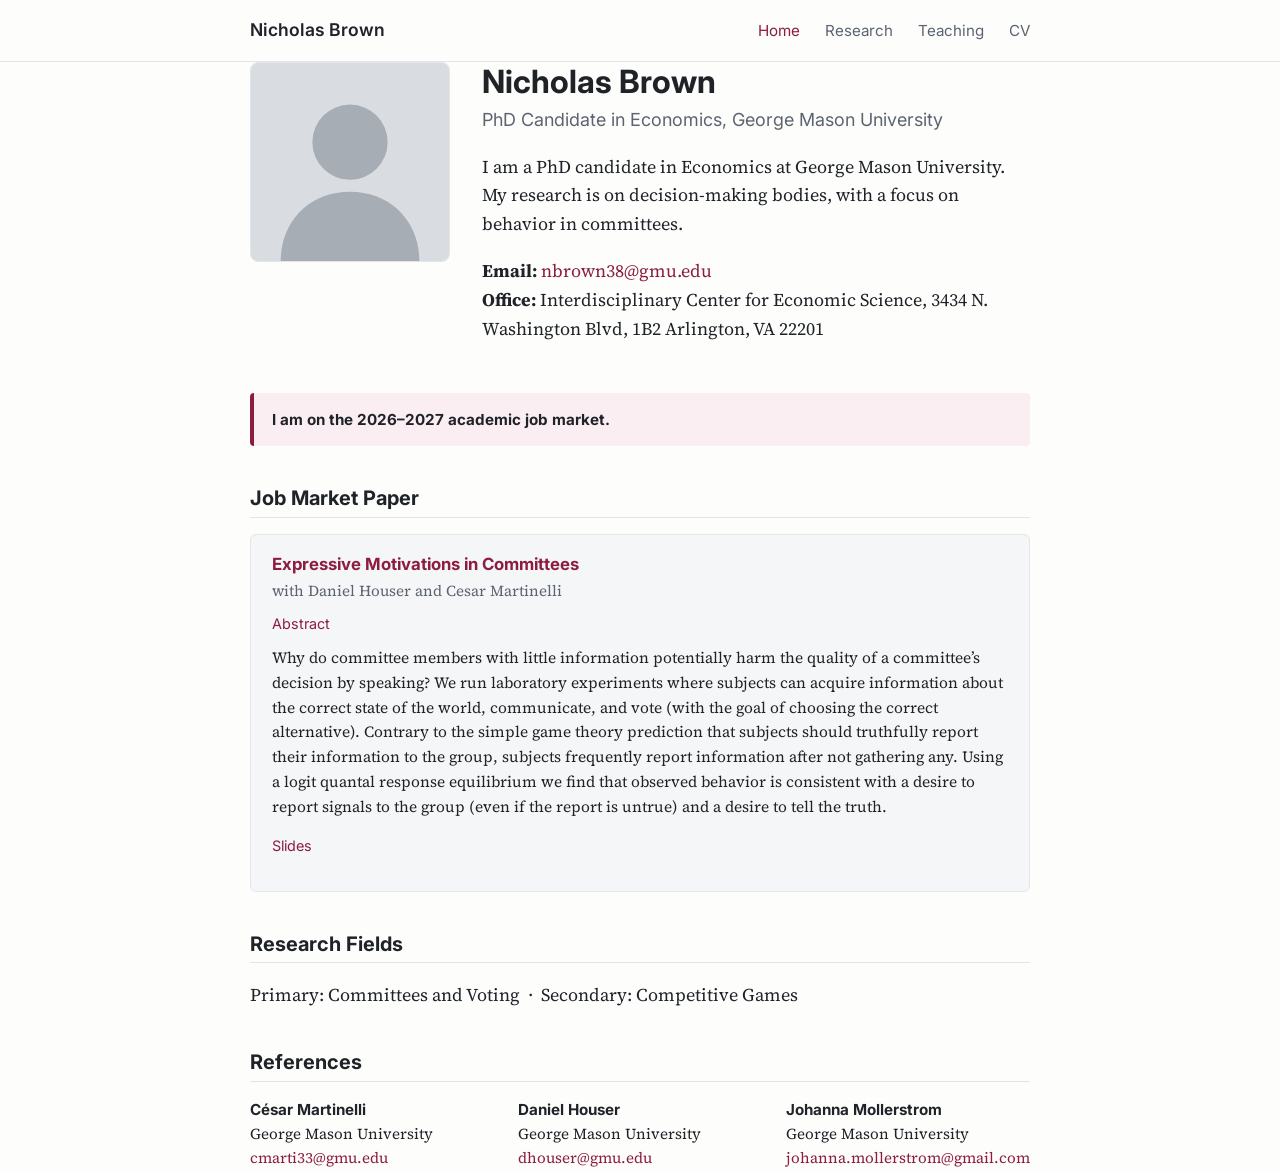
==== index.html @ 80d6232a "Add real references, rebuild CV, one-line abstracts in source Co-Authored-By: Claude Sonnet 5.5 <nor" ====
<!doctype html>
<html lang="en">
<head>
  <meta charset="utf-8">
  <meta name="viewport" content="width=device-width, initial-scale=1">
  <title>Nicholas Brown | Economics</title>
  <meta name="description" content="Nicholas Brown, PhD candidate in Economics at George Mason University. On the 2026-27 job market.">
  <meta property="og:title" content="Nicholas Brown | Economics">
  <meta property="og:description" content="PhD candidate in Economics at George Mason University. On the 2026-27 job market.">
  <meta property="og:type" content="website">
  <meta property="og:url" content="https://www.nickraybrown.com/">
  <link rel="preconnect" href="https://fonts.googleapis.com">
  <link rel="stylesheet" href="https://fonts.googleapis.com/css2?family=Inter:wght@400;600&family=Source+Serif+4:ital,wght@0,400;0,600;1,400&display=swap">
  <link rel="stylesheet" href="assets/style.css">
  <link rel="icon" href="assets/favicon.svg" type="image/svg+xml">
</head>
<body>
  <header class="site">
    <div class="wrap">
      <span class="site-name">Nicholas Brown</span>
      <nav>
        <a href="./" class="active">Home</a>
        <a href="research.html">Research</a>
        <a href="teaching.html">Teaching</a>
        <a href="cv.pdf" target="_blank" rel="noopener">CV</a>
      </nav>
    </div>
  </header>

  <main class="wrap">
    <section class="intro">
      <img src="assets/photo.svg" alt="Photo of Nicholas Brown">
      <div>
        <h1>Nicholas Brown</h1>
        <p class="title-line">PhD Candidate in Economics, George Mason University</p>
        <p>
          I am a PhD candidate in Economics at George Mason University. My research
          is on decision-making bodies, with a focus on behavior in committees.
        </p>
        <p>
          <strong>Email:</strong> <a href="nbrown38@gmu.edu">nbrown38@gmu.edu</a><br>
          <strong>Office:</strong> Interdisciplinary Center for Economic Science,  3434 N. Washington Blvd, 1B2 Arlington, VA 22201 
        </p>
      </div>
    </section>

    <div class="banner">
      <strong>I am on the 2026–2027 academic job market.</strong>
    </div>

    <h2>Job Market Paper</h2>
    <div class="paper featured">
      <h3><a href="files/jmp.pdf" target="_blank" rel="noopener">Expressive Motivations in Committees</a></h3>
      <p class="meta">with Daniel Houser and Cesar Martinelli</p>
      <details open>
        <summary>Abstract</summary>
        <p>
          Why do committee members with little information potentially harm the quality of a committee’s decision by speaking? We run laboratory experiments where subjects can acquire information about the correct state of the world, communicate, and vote (with the goal of choosing the correct alternative). Contrary to the simple game theory prediction that subjects should truthfully report their information to the group, subjects frequently report information after not gathering any. Using a logit quantal response equilibrium we find that observed behavior is consistent with a desire to report signals to the group (even if the report is untrue) and a desire to tell the truth.
        </p>
      </details>
      <p class="actions">
        <a href="files/presentation_expressive_motivations.pdf" target="_blank" rel="noopener">Slides</a>
      </p>
    </div>

    <h2>Research Fields</h2>
    <p>Primary: Committees and Voting &nbsp;·&nbsp; Secondary: Competitive Games</p>

    <h2>References</h2>
    <div class="refs">
      <div>
        <strong>C&eacute;sar Martinelli</strong><br>
        George Mason University<br>
        <a href="mailto:cmarti33@gmu.edu">cmarti33@gmu.edu</a>
      </div>
      <div>
        <strong>Daniel Houser</strong><br>
        George Mason University<br>
        <a href="mailto:dhouser@gmu.edu">dhouser@gmu.edu</a>
      </div>
      <div>
        <strong>Johanna Mollerstrom</strong><br>
        George Mason University<br>
        <a href="mailto:johanna.mollerstrom@gmail.com">johanna.mollerstrom@gmail.com</a>
      </div>
    </div>
  </main>
</body>
</html>
---- assets/style.css ----
/* ---------- Theme tokens ---------- */
:root {
  --bg: #fdfdfc;
  --text: #1f2328;
  --muted: #5b6470;
  --accent: #8c1d40;        /* change to your school color */
  --border: #e3e5e8;
  --card: #f5f6f7;
  --banner-bg: #fbeef2;
  --max: 820px;
  --font: "Source Serif 4", Georgia, "Times New Roman", serif;
  --sans: "Inter", -apple-system, "Segoe UI", Roboto, sans-serif;
}
@media (prefers-color-scheme: dark) {
  :root {
    --bg: #15171a;
    --text: #e6e8eb;
    --muted: #9aa3ad;
    --accent: #e4799b;
    --border: #2c3036;
    --card: #1d2024;
    --banner-bg: #2a1c22;
  }
}

/* ---------- Base ---------- */
* { box-sizing: border-box; }
html { -webkit-text-size-adjust: 100%; }
body {
  margin: 0;
  background: var(--bg);
  color: var(--text);
  font-family: var(--font);
  font-size: 18px;
  line-height: 1.6;
}
a { color: var(--accent); text-decoration: none; }
a:hover { text-decoration: underline; }
h1, h2, h3 { font-family: var(--sans); line-height: 1.25; }
h1 { font-size: 2rem; margin: 0 0 .25rem; }
h2 {
  font-size: 1.25rem;
  margin: 2.5rem 0 1rem;
  padding-bottom: .35rem;
  border-bottom: 1px solid var(--border);
}
h3 { font-size: 1.05rem; margin: 0 0 .25rem; }
.wrap { max-width: var(--max); margin: 0 auto; padding: 0 20px; }
.muted { color: var(--muted); }

/* ---------- Header / nav ---------- */
header.site {
  border-bottom: 1px solid var(--border);
  font-family: var(--sans);
}
header.site .wrap {
  display: flex;
  flex-wrap: wrap;
  align-items: center;
  justify-content: space-between;
  gap: .5rem 1.5rem;
  padding-top: 1rem;
  padding-bottom: 1rem;
}
.site-name { font-weight: 600; font-size: 1.1rem; color: var(--text); }
nav a {
  color: var(--muted);
  margin-left: 1.25rem;
  font-size: .95rem;
}
nav a:first-child { margin-left: 0; }
nav a.active, nav a:hover { color: var(--accent); text-decoration: none; }

main { padding: 2.5rem 0 3rem; }

/* ---------- Home intro ---------- */
.intro {
  display: grid;
  grid-template-columns: 200px 1fr;
  gap: 2rem;
  align-items: start;
}
.intro img {
  width: 200px;
  height: 200px;
  border-radius: 8px;
  object-fit: cover;
  border: 1px solid var(--border);
}
.title-line { font-family: var(--sans); color: var(--muted); margin: 0 0 1rem; }
.links { font-family: var(--sans); font-size: .95rem; margin-top: 1rem; }
.links a { display: inline-block; margin-right: 1rem; }

.banner {
  background: var(--banner-bg);
  border-left: 4px solid var(--accent);
  padding: .9rem 1.1rem;
  margin: 2rem 0 0;
  border-radius: 4px;
  font-family: var(--sans);
  font-size: .95rem;
}

/* ---------- Papers ---------- */
.paper { margin-bottom: 1.6rem; }
.paper.featured {
  background: var(--card);
  border: 1px solid var(--border);
  border-radius: 6px;
  padding: 1.2rem 1.3rem;
}
.paper .meta { color: var(--muted); font-size: .95rem; margin: 0 0 .35rem; }
.paper .actions { font-family: var(--sans); font-size: .9rem; }
.paper .actions a { margin-right: .9rem; }
details summary {
  cursor: pointer;
  font-family: var(--sans);
  font-size: .9rem;
  color: var(--accent);
  display: inline-block;
}
details p { margin: .5rem 0 0; font-size: .97rem; }

/* ---------- Lists / references ---------- */
ul.plain { list-style: none; padding: 0; margin: 0; }
ul.plain li { margin-bottom: .75rem; }
.refs {
  display: grid;
  grid-template-columns: repeat(auto-fit, minmax(220px, 1fr));
  gap: 1rem 1.5rem;
}
.refs div { font-size: .95rem; }
.refs strong { font-family: var(--sans); }

/* ---------- Footer ---------- */
footer {
  border-top: 1px solid var(--border);
  padding: 1.5rem 0;
  font-family: var(--sans);
  font-size: .85rem;
  color: var(--muted);
}

/* ---------- Mobile ---------- */
@media (max-width: 640px) {
  body { font-size: 17px; }
  .intro { grid-template-columns: 1fr; gap: 1.25rem; }
  .intro img { width: 150px; height: 150px; }
  nav a { margin-left: 1rem; }
}

/* ---------- Print ---------- */
@media print {
  header.site nav, footer, details summary { display: none; }
  details > p { display: block; }
  a { color: inherit; }
}
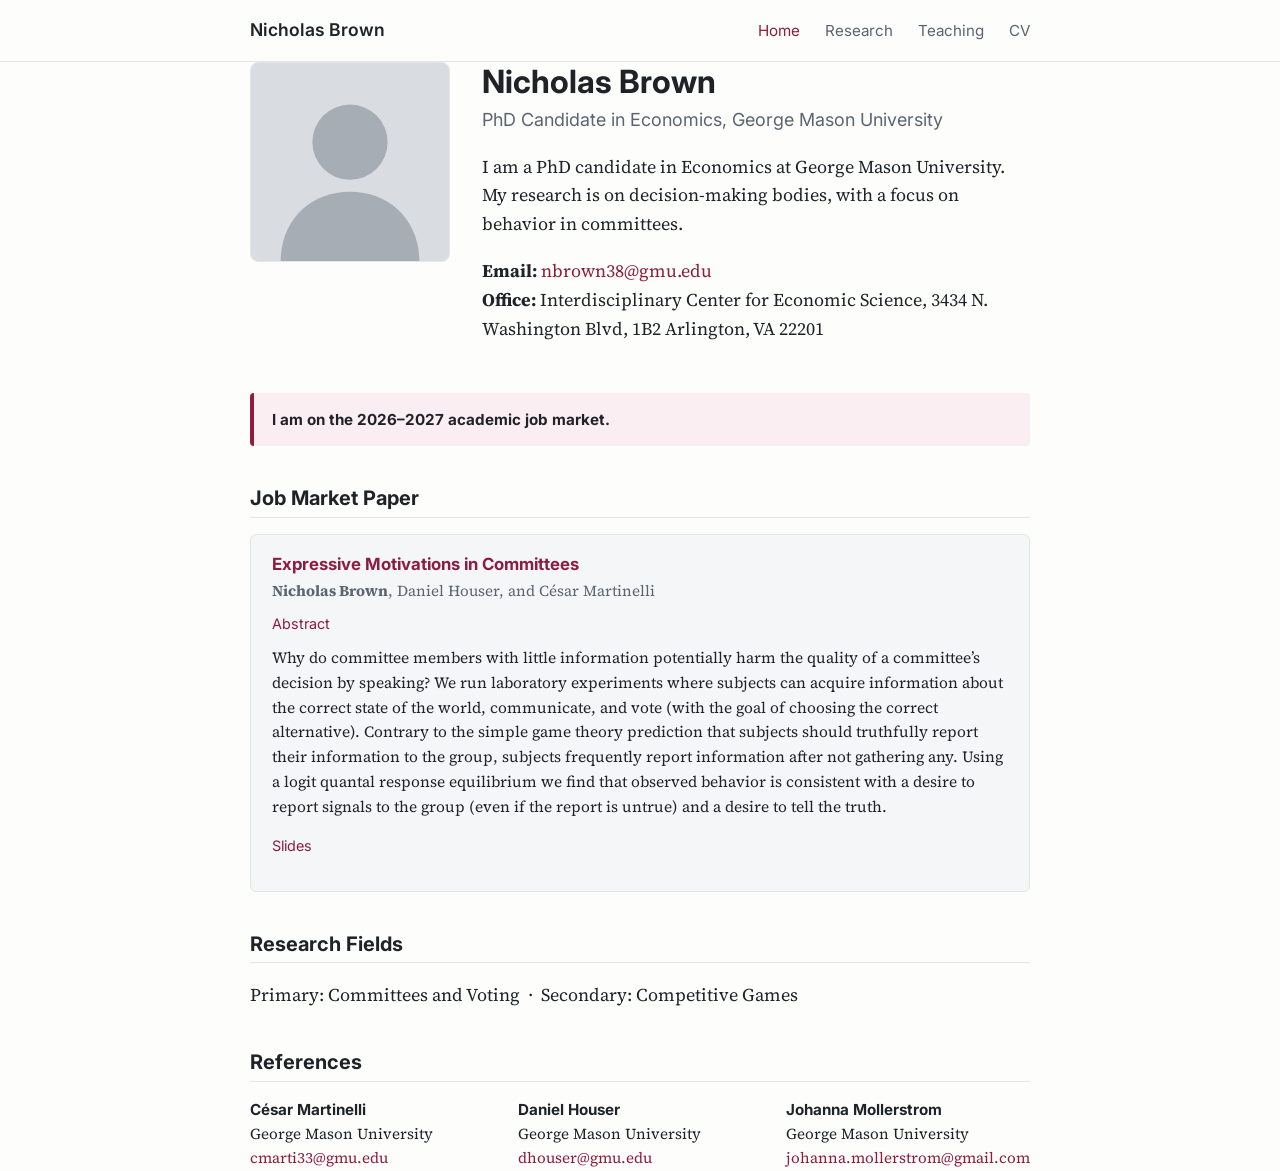
==== commit 5616c7ae: "CV and site: unify author lists, professional service section, expected May 2027 Co-Authored-By: Cla" ====
--- a/index.html
+++ b/index.html
@@ -51,7 +51,7 @@
     <h2>Job Market Paper</h2>
     <div class="paper featured">
       <h3><a href="files/jmp.pdf" target="_blank" rel="noopener">Expressive Motivations in Committees</a></h3>
-      <p class="meta">with Daniel Houser and Cesar Martinelli</p>
+      <p class="meta"><strong>Nicholas Brown</strong>, Daniel Houser, and César Martinelli</p>
       <details open>
         <summary>Abstract</summary>
         <p>
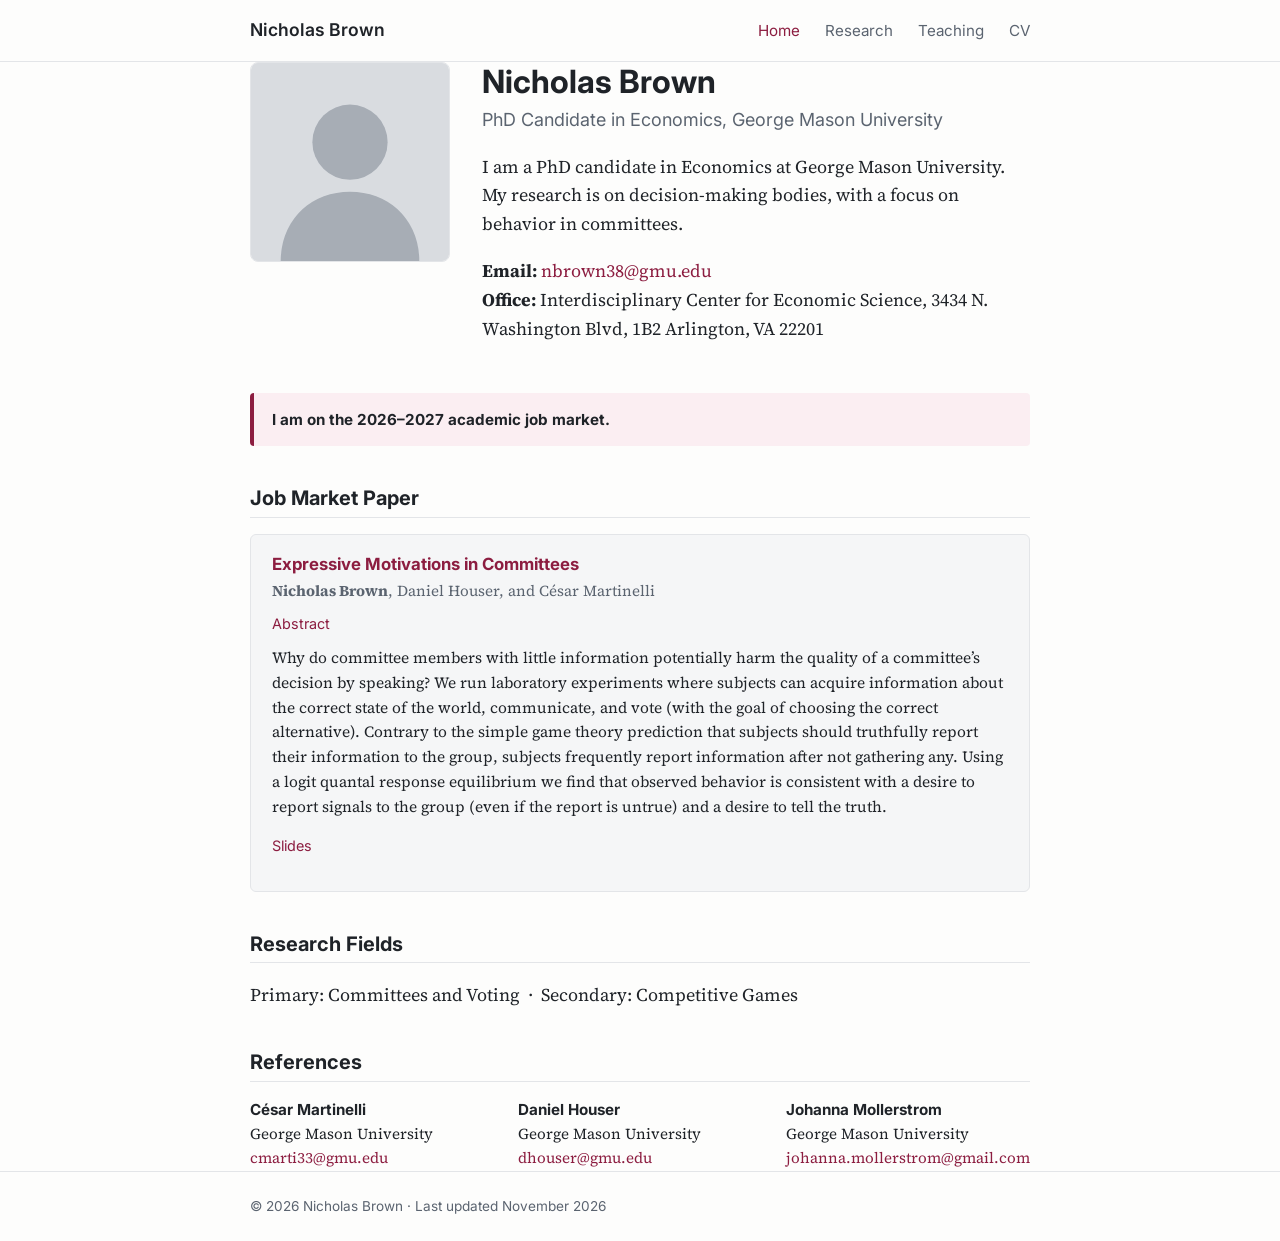
==== commit 43735dfc: "Site: fix mailto link, add footers, title-case working paper, tidy spacing Co-Authored-By: Claude So" ====
--- a/index.html
+++ b/index.html
@@ -38,8 +38,8 @@
           is on decision-making bodies, with a focus on behavior in committees.
         </p>
         <p>
-          <strong>Email:</strong> <a href="nbrown38@gmu.edu">nbrown38@gmu.edu</a><br>
-          <strong>Office:</strong> Interdisciplinary Center for Economic Science,  3434 N. Washington Blvd, 1B2 Arlington, VA 22201 
+          <strong>Email:</strong> <a href="mailto:nbrown38@gmu.edu">nbrown38@gmu.edu</a><br>
+          <strong>Office:</strong> Interdisciplinary Center for Economic Science, 3434 N. Washington Blvd, 1B2 Arlington, VA 22201
         </p>
       </div>
     </section>
@@ -85,5 +85,9 @@
       </div>
     </div>
   </main>
+
+  <footer>
+    <div class="wrap">© 2026 Nicholas Brown · Last updated November 2026</div>
+  </footer>
 </body>
 </html>
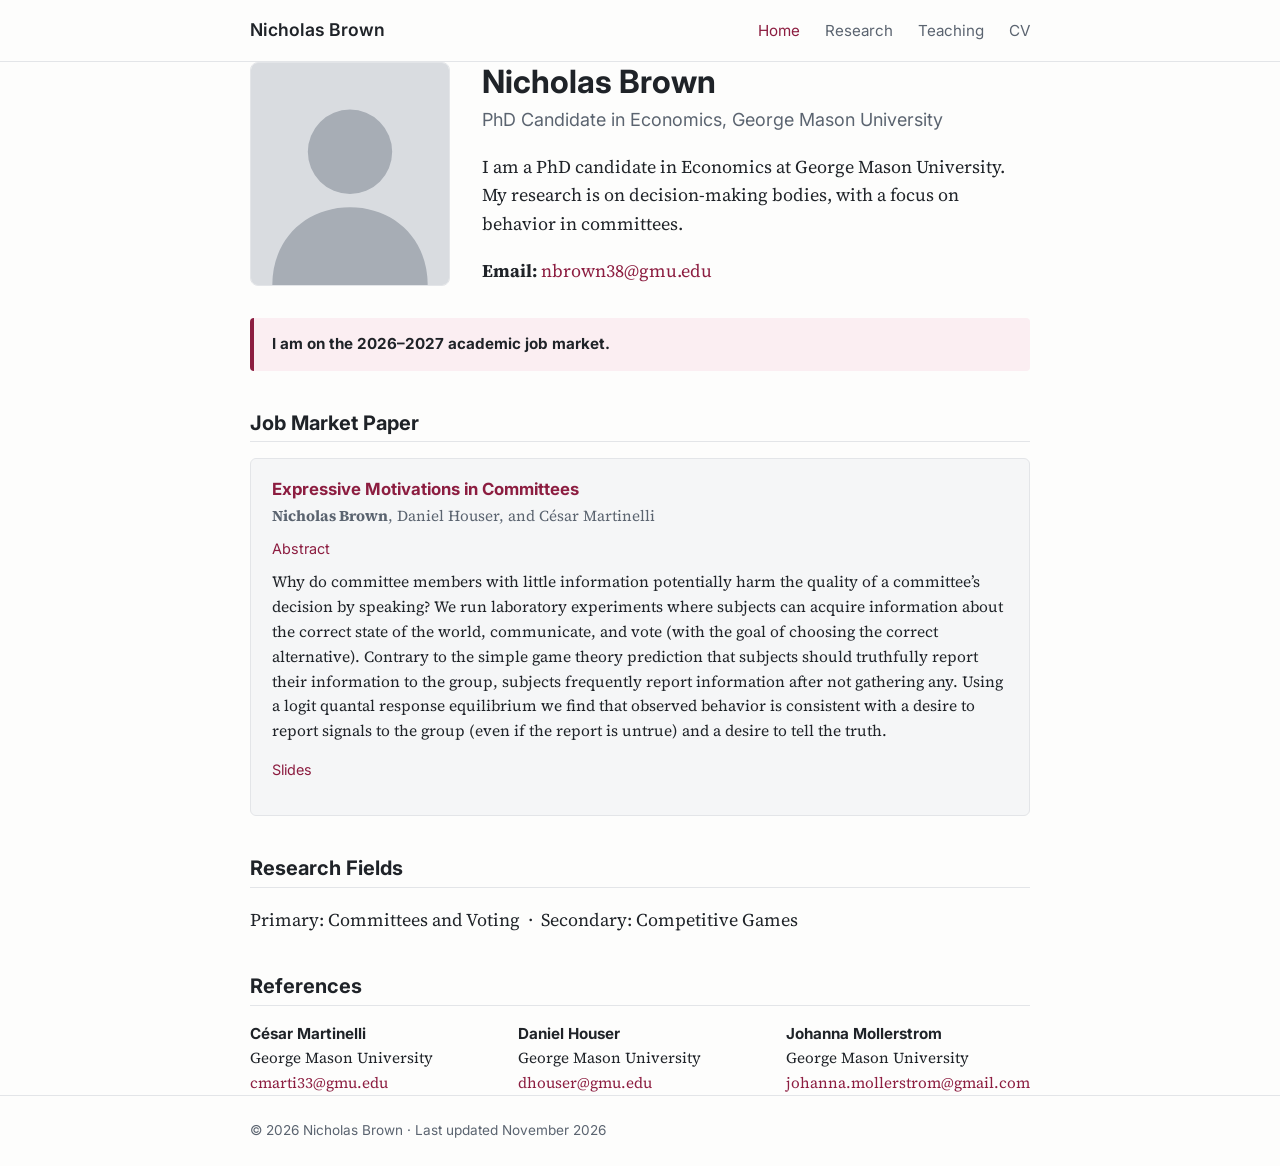
==== commit bf662dbc: "Home: remove office address, align photo with email line Co-Authored-By: Claude Sonnet 5.5 <noreply@" ====
--- a/index.html
+++ b/index.html
@@ -38,8 +38,7 @@
           is on decision-making bodies, with a focus on behavior in committees.
         </p>
         <p>
-          <strong>Email:</strong> <a href="mailto:nbrown38@gmu.edu">nbrown38@gmu.edu</a><br>
-          <strong>Office:</strong> Interdisciplinary Center for Economic Science, 3434 N. Washington Blvd, 1B2 Arlington, VA 22201
+          <strong>Email:</strong> <a href="mailto:nbrown38@gmu.edu">nbrown38@gmu.edu</a>
         </p>
       </div>
     </section>
--- a/assets/style.css
+++ b/assets/style.css
@@ -78,11 +78,13 @@
   display: grid;
   grid-template-columns: 200px 1fr;
   gap: 2rem;
-  align-items: start;
+  align-items: stretch;
 }
+.intro > div > p:last-child { margin-bottom: 0; }
 .intro img {
   width: 200px;
-  height: 200px;
+  height: 100%;
+  min-height: 200px;
   border-radius: 8px;
   object-fit: cover;
   border: 1px solid var(--border);
@@ -145,8 +147,10 @@
 @media (max-width: 640px) {
   body { font-size: 17px; }
   .intro { grid-template-columns: 1fr; gap: 1.25rem; }
-  .intro img { width: 150px; height: 150px; }
-  nav a { margin-left: 1rem; }
+  .intro img { width: 150px; height: 150px; min-height: 0; }
+  nav a { margin-left: 1rem; display: inline-block; padding: .5rem 0; }
+  .paper .actions a { display: inline-block; padding: .4rem 0; }
+  .refs a, .intro a { overflow-wrap: anywhere; }
 }
 
 /* ---------- Print ---------- */
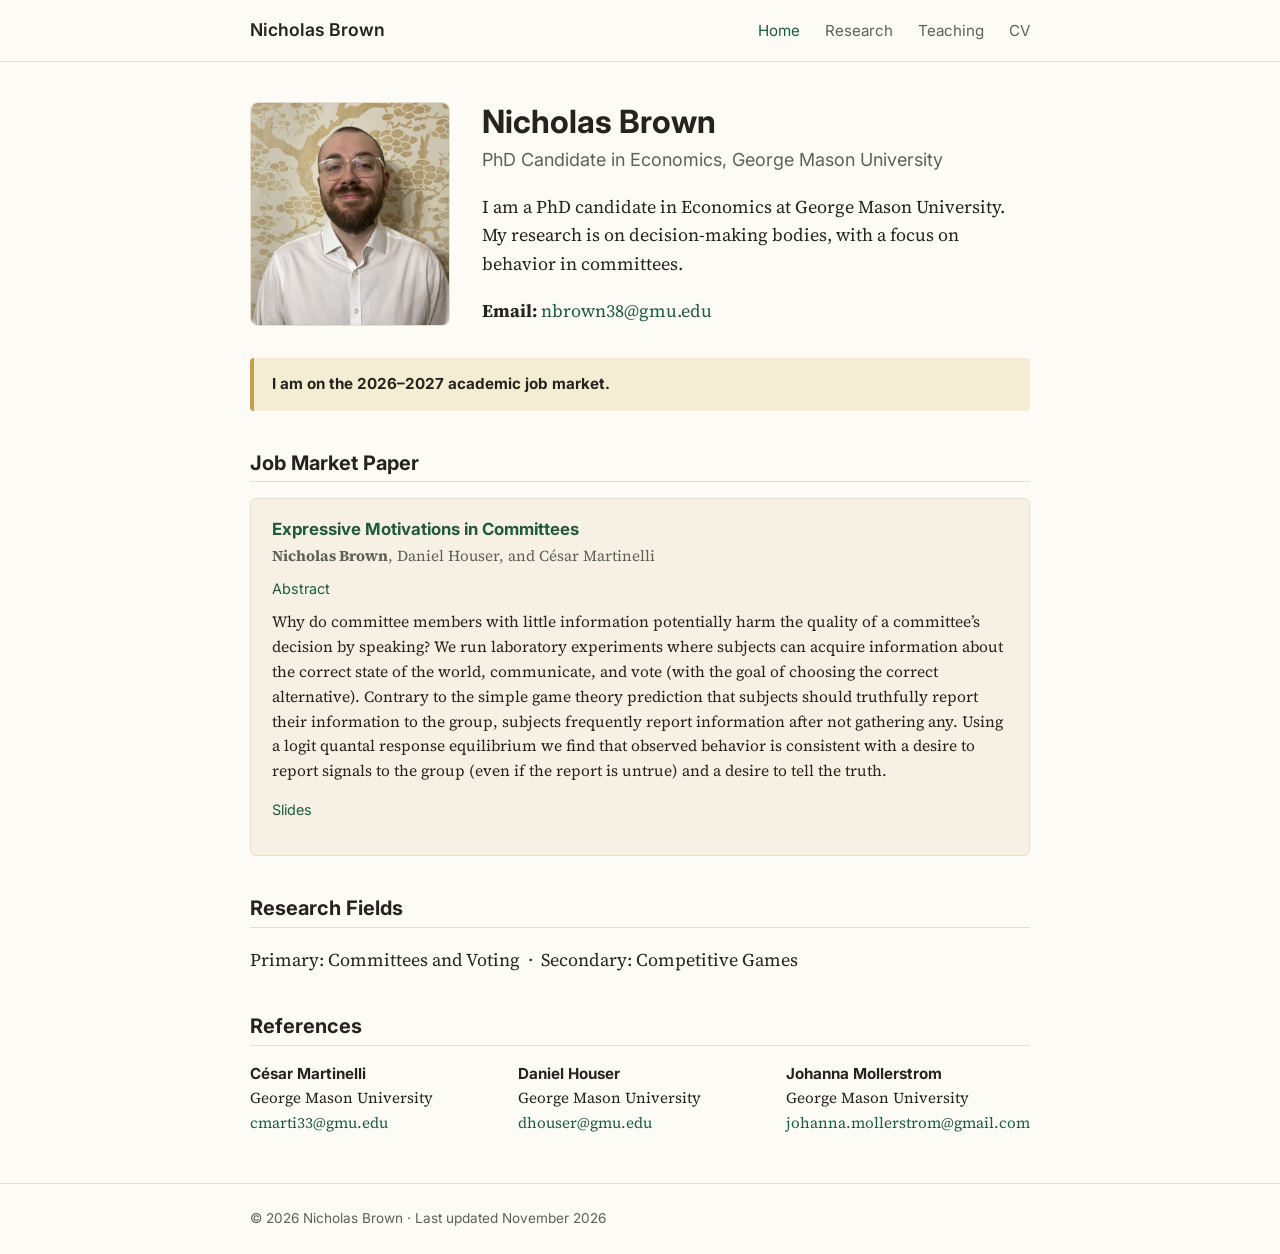
==== commit 9a0e89d2: "Add headshot, new cream/green/gold palette, fix main padding Co-Authored-By: Claude Sonnet 5.5 <nore" ====
--- a/index.html
+++ b/index.html
@@ -29,7 +29,7 @@
 
   <main class="wrap">
     <section class="intro">
-      <img src="assets/photo.svg" alt="Photo of Nicholas Brown">
+      <img src="assets/headshot.jpg" width="640" height="640" alt="Photo of Nicholas Brown">
       <div>
         <h1>Nicholas Brown</h1>
         <p class="title-line">PhD Candidate in Economics, George Mason University</p>
--- a/assets/style.css
+++ b/assets/style.css
@@ -1,25 +1,29 @@
 /* ---------- Theme tokens ---------- */
+/* Palette drawn from the headshot: warm cream wallpaper, gold, white shirt,
+   with a deep green accent (George Mason's green) to anchor it. */
 :root {
-  --bg: #fdfdfc;
-  --text: #1f2328;
-  --muted: #5b6470;
-  --accent: #8c1d40;        /* change to your school color */
-  --border: #e3e5e8;
-  --card: #f5f6f7;
-  --banner-bg: #fbeef2;
+  --bg: #fdfbf6;
+  --text: #25231c;
+  --muted: #5f6159;
+  --accent: #1f5a3c;        /* deep green */
+  --gold: #c2a14a;          /* wallpaper gold */
+  --border: #e6dfcb;
+  --card: #f6f1e4;
+  --banner-bg: #f4ecd3;
   --max: 820px;
   --font: "Source Serif 4", Georgia, "Times New Roman", serif;
   --sans: "Inter", -apple-system, "Segoe UI", Roboto, sans-serif;
 }
 @media (prefers-color-scheme: dark) {
   :root {
-    --bg: #15171a;
-    --text: #e6e8eb;
-    --muted: #9aa3ad;
-    --accent: #e4799b;
-    --border: #2c3036;
-    --card: #1d2024;
-    --banner-bg: #2a1c22;
+    --bg: #16150f;
+    --text: #ece8dc;
+    --muted: #a8a496;
+    --accent: #d9b95c;
+    --gold: #d9b95c;
+    --border: #2f2c20;
+    --card: #1f1d15;
+    --banner-bg: #2a2614;
   }
 }
 
@@ -71,7 +75,7 @@
 nav a:first-child { margin-left: 0; }
 nav a.active, nav a:hover { color: var(--accent); text-decoration: none; }
 
-main { padding: 2.5rem 0 3rem; }
+main.wrap { padding-top: 2.5rem; padding-bottom: 3rem; }
 
 /* ---------- Home intro ---------- */
 .intro {
@@ -87,6 +91,7 @@
   min-height: 200px;
   border-radius: 8px;
   object-fit: cover;
+  object-position: 50% 22%;
   border: 1px solid var(--border);
 }
 .title-line { font-family: var(--sans); color: var(--muted); margin: 0 0 1rem; }
@@ -95,7 +100,7 @@
 
 .banner {
   background: var(--banner-bg);
-  border-left: 4px solid var(--accent);
+  border-left: 4px solid var(--gold);
   padding: .9rem 1.1rem;
   margin: 2rem 0 0;
   border-radius: 4px;
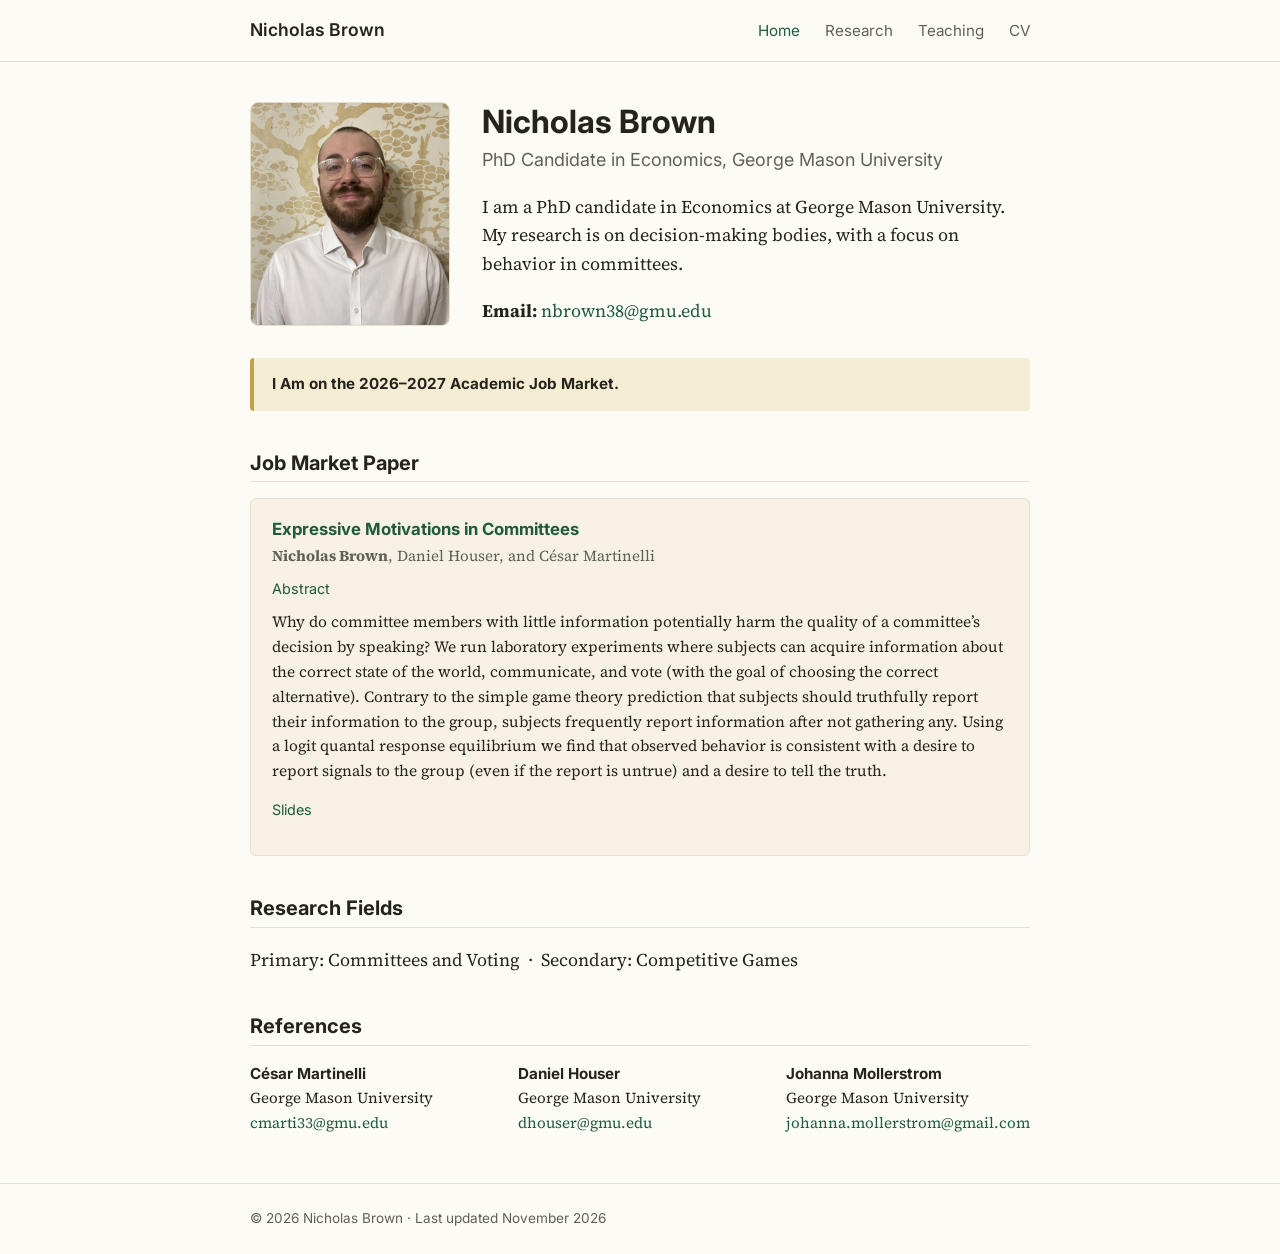
==== commit 440a90ce: "Title-case labels on site and CV Co-Authored-By: Claude Sonnet 5.5 <noreply@anthropic.com>" ====
--- a/index.html
+++ b/index.html
@@ -44,7 +44,7 @@
     </section>
 
     <div class="banner">
-      <strong>I am on the 2026–2027 academic job market.</strong>
+      <strong>I Am on the 2026–2027 Academic Job Market.</strong>
     </div>
 
     <h2>Job Market Paper</h2>
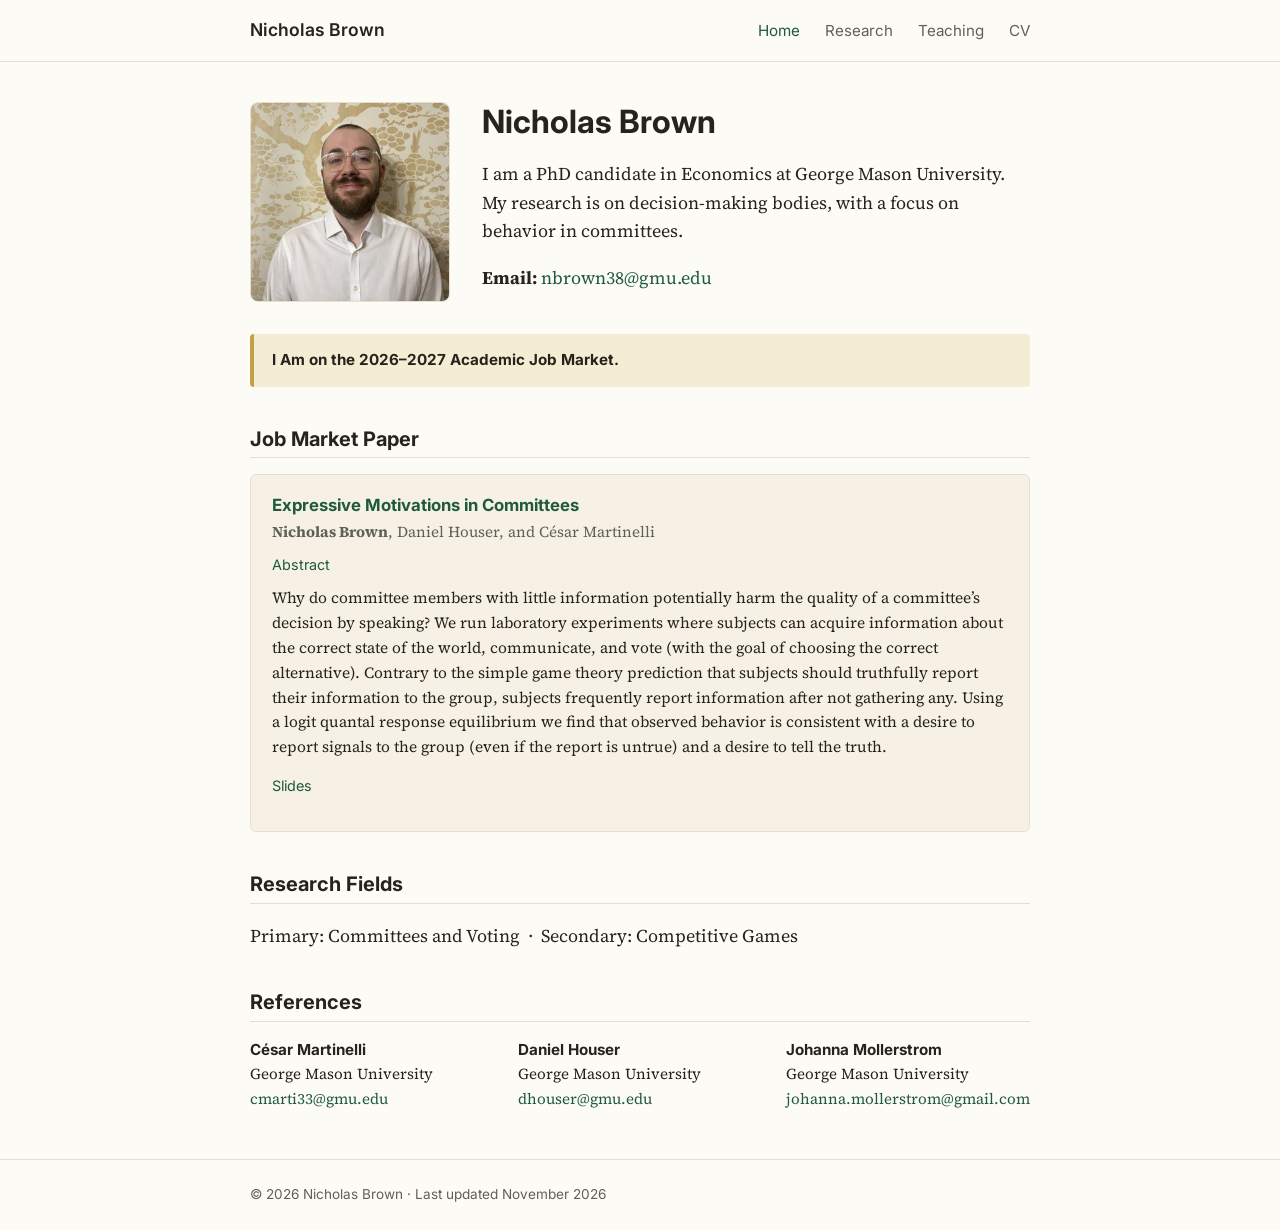
==== commit 1ea3ea4d: "Home: remove subtitle line under name Co-Authored-By: Claude Sonnet 5.5 <noreply@anthropic.com>" ====
--- a/index.html
+++ b/index.html
@@ -32,7 +32,6 @@
       <img src="assets/headshot.jpg" width="640" height="640" alt="Photo of Nicholas Brown">
       <div>
         <h1>Nicholas Brown</h1>
-        <p class="title-line">PhD Candidate in Economics, George Mason University</p>
         <p>
           I am a PhD candidate in Economics at George Mason University. My research
           is on decision-making bodies, with a focus on behavior in committees.
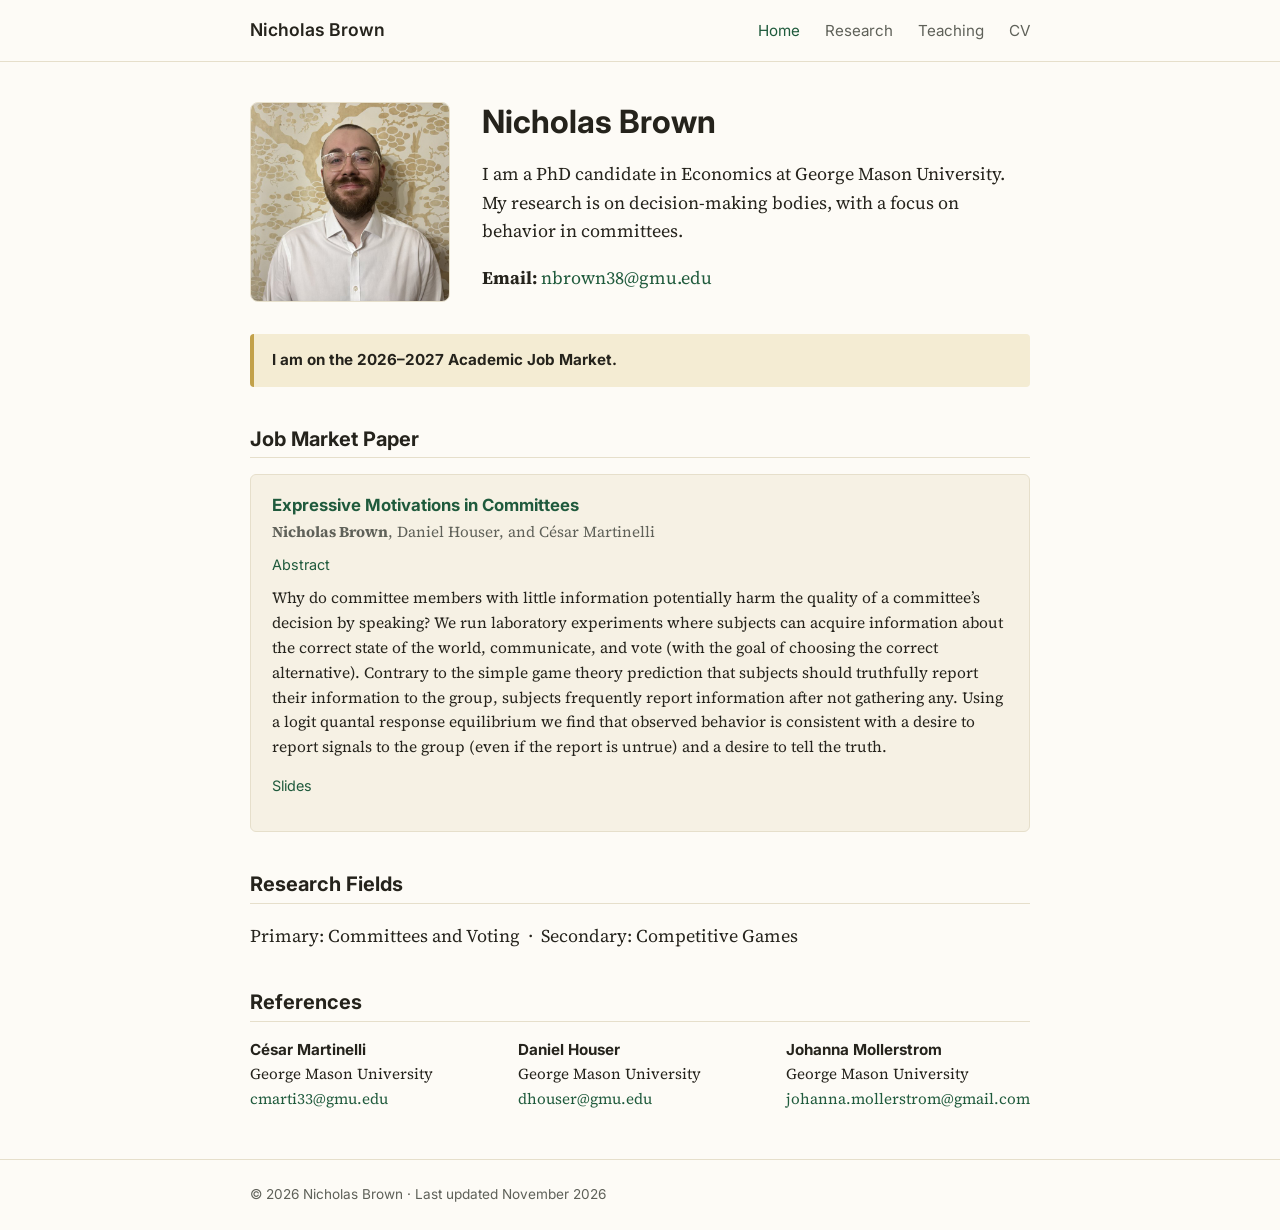
==== commit 968411c1: "Home: lowercase 'am' in job market banner Co-Authored-By: Claude Sonnet 5.5 <noreply@anthropic.com>" ====
--- a/index.html
+++ b/index.html
@@ -43,7 +43,7 @@
     </section>
 
     <div class="banner">
-      <strong>I Am on the 2026–2027 Academic Job Market.</strong>
+      <strong>I am on the 2026–2027 Academic Job Market.</strong>
     </div>
 
     <h2>Job Market Paper</h2>
